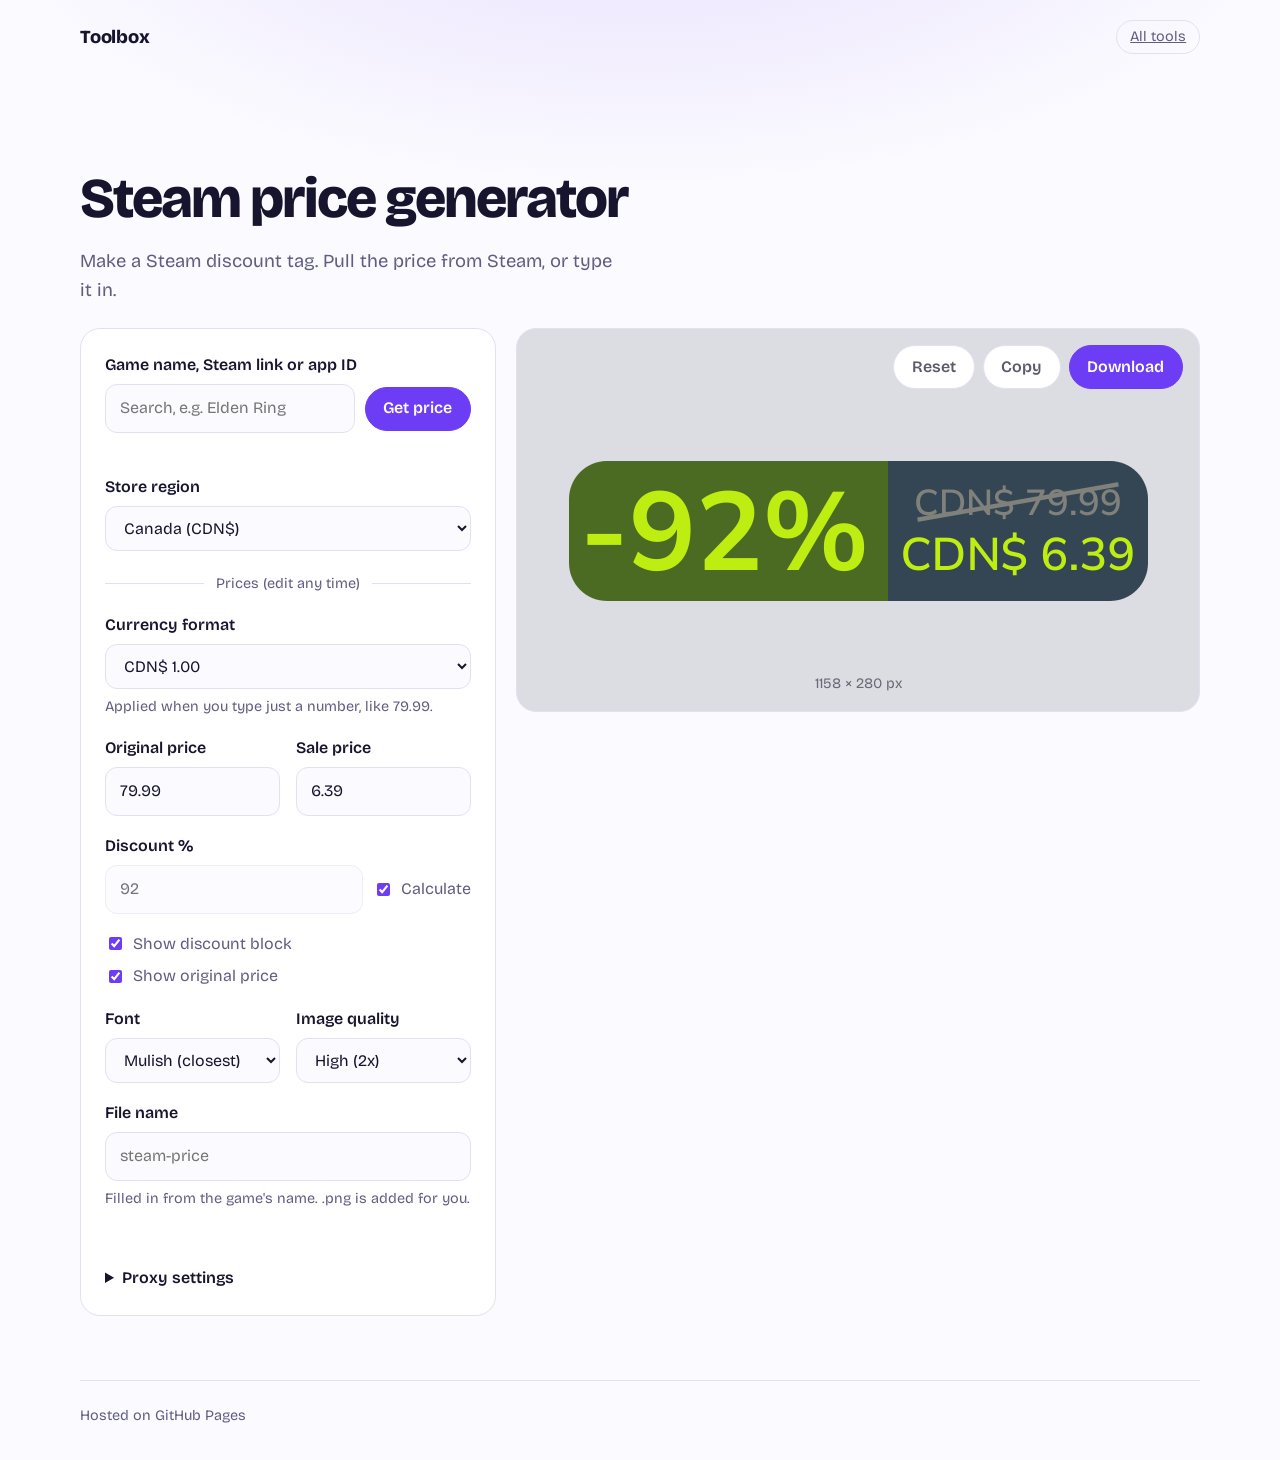
==== tools/steam-price/index.html @ e5e8fa5d "Added steam price tool" ====
<!doctype html>
<html lang="en">
<head>
  <meta charset="utf-8">
  <meta name="viewport" content="width=device-width, initial-scale=1">
  <title>Steam Price Generator · Toolbox</title>
  <link rel="preconnect" href="https://fonts.googleapis.com">
  <link rel="preconnect" href="https://fonts.gstatic.com" crossorigin>
  <link href="https://fonts.googleapis.com/css2?family=Bricolage+Grotesque:opsz,wght@12..96,400;12..96,600;12..96,800&family=Mulish:wght@400;600;700;800&family=Nunito+Sans:wght@400;600;700;800&family=Figtree:wght@400;600;700;800&display=swap" rel="stylesheet">
  <link rel="stylesheet" href="../../assets/style.css">
  <link rel="stylesheet" href="style.css">
  <script>try { var t = localStorage.getItem('theme'); if (t) document.documentElement.dataset.theme = t; } catch (e) {}</script>
</head>
<body>
  <header class="top">
    <a class="brand" href="../../">Toolbox</a>
    <a href="../../" class="tag">All tools</a>
  </header>

  <main>
    <section class="hero" style="padding-bottom:1.5rem">
      <h1 style="font-size:clamp(2rem,6vw,3.5rem)">Steam price generator</h1>
      <p class="lede" style="margin-bottom:0">Make a Steam discount tag. Pull the price from Steam, or type it in.</p>
    </section>

    <section class="tool">
      <form class="panel form" onsubmit="return false">
        <div class="field">
          <label class="label" for="steam">Game name, Steam link or app ID</label>
          <div class="row">
            <input id="steam" type="text" autocomplete="off" spellcheck="false" placeholder="Search, e.g. Elden Ring">
            <button type="button" class="btn primary" id="go">Get price</button>
          </div>
          <ul id="results" class="results" hidden></ul>
          <p class="hint" id="find-hint"></p>
        </div>

        <div class="field">
          <label class="label" for="cc">Store region</label>
          <select id="cc">
            <option value="ca" selected>Canada (CDN$)</option>
            <option value="us">United States ($)</option>
            <option value="gb">United Kingdom (£)</option>
            <option value="de">Eurozone (€)</option>
            <option value="au">Australia (A$)</option>
            <option value="nz">New Zealand (NZ$)</option>
            <option value="jp">Japan (¥)</option>
            <option value="br">Brazil (R$)</option>
            <option value="mx">Mexico (Mex$)</option>
            <option value="pl">Poland (zł)</option>
          </select>
        </div>

        <p class="divider"><span>Prices (edit any time)</span></p>

        <div class="field">
          <label class="label" for="fmt">Currency format</label>
          <select id="fmt">
            <option value="CDN$ {p}" selected>CDN$ 1.00</option>
            <option value="${p}">$1.00</option>
            <option value="£{p}">£1.00</option>
            <option value="{p}€">1,00€</option>
            <option value="A$ {p}">A$ 1.00</option>
            <option value="NZ$ {p}">NZ$ 1.00</option>
            <option value="¥ {p}">¥ 100</option>
            <option value="R$ {p}">R$ 1,00</option>
            <option value="Mex$ {p}">Mex$ 1.00</option>
            <option value="{p}zł">1,00zł</option>
            <option value="{p}">Exactly as typed</option>
          </select>
          <p class="hint">Applied when you type just a number, like 79.99.</p>
        </div>

        <div class="two">
          <div class="field">
            <label class="label" for="orig">Original price</label>
            <input id="orig" type="text" maxlength="20" value="79.99" autocomplete="off">
          </div>
          <div class="field">
            <label class="label" for="final">Sale price</label>
            <input id="final" type="text" maxlength="20" value="6.39" autocomplete="off">
          </div>
        </div>

        <div class="field">
          <label class="label" for="pct">Discount %</label>
          <div class="row">
            <input id="pct" type="text" maxlength="3" inputmode="numeric" autocomplete="off">
            <label class="check"><input type="checkbox" id="auto" checked> Calculate</label>
          </div>
        </div>

        <div class="checks">
          <label class="check"><input type="checkbox" id="showpct" checked> Show discount block</label>
          <label class="check"><input type="checkbox" id="showorig" checked> Show original price</label>
        </div>

        <div class="two">
          <div class="field">
            <label class="label" for="font">Font</label>
            <select id="font">
              <option value="mulish">Mulish (closest)</option>
              <option value="nunito">Nunito Sans</option>
              <option value="figtree">Figtree</option>
              <option value="arial">Arial</option>
            </select>
          </div>
          <div class="field">
            <label class="label" for="scale">Image quality</label>
            <select id="scale">
              <option value="1">Normal (1x)</option>
              <option value="2" selected>High (2x)</option>
              <option value="3">Ultra (3x)</option>
            </select>
          </div>
        </div>

        <div class="field">
          <label class="label" for="fname">File name</label>
          <input id="fname" type="text" autocomplete="off" spellcheck="false" placeholder="steam-price">
          <p class="hint">Filled in from the game's name. .png is added for you.</p>
        </div>

        <p id="status" class="status" role="status" aria-live="polite"></p>

        <details class="settings">
          <summary>Proxy settings</summary>
          <p class="hint">Steam blocks direct browser requests, so searches and prices go through free public proxies. If they fail, use your own Cloudflare Worker proxy. The setup steps are in the Steam Case tool's settings, and the address is shared between both tools.</p>
          <div class="field">
            <label class="label" for="proxy">Your proxy URL</label>
            <input id="proxy" type="text" autocomplete="off" spellcheck="false" placeholder="https://your-worker.workers.dev">
          </div>
          <button type="button" class="btn small" id="saveProxy">Save</button>
        </details>
      </form>

      <div class="panel preview">
        <div class="actions">
          <button type="button" class="btn" id="reset">Reset</button>
          <button type="button" class="btn" id="copy">Copy</button>
          <button type="button" class="btn primary" id="download">Download</button>
        </div>
        <div class="stage-wrap"><canvas id="canvas" aria-label="Steam price preview"></canvas></div>
        <p class="hint" id="size"></p>
      </div>
    </section>
  </main>

  <footer>Hosted on GitHub Pages</footer>
  <script src="app.js"></script>
</body>
</html>
---- assets/style.css ----
:root {
  --bg: #fbfaff;
  --surface: #ffffff;
  --ink: #17152e;
  --muted: #605d80;
  --line: #e3e0f2;
  --accent: #6d3df5;
  --accent-ink: #ffffff;
  --glow: rgba(109, 61, 245, .14);
  --radius: 14px;
  --font: "Bricolage Grotesque", system-ui, -apple-system, "Segoe UI", sans-serif;
}
@media (prefers-color-scheme: dark) {
  :root:not([data-theme="light"]) {
    --bg: #0f0d22; --surface: #181536; --ink: #f0eeff; --muted: #9d99c4;
    --line: #2b2754; --accent: #a58bff; --accent-ink: #0f0d22; --glow: rgba(165, 139, 255, .16);
  }
}
:root[data-theme="dark"] {
  --bg: #0f0d22; --surface: #181536; --ink: #f0eeff; --muted: #9d99c4;
  --line: #2b2754; --accent: #a58bff; --accent-ink: #0f0d22; --glow: rgba(165, 139, 255, .16);
}

* { box-sizing: border-box; }
html { color-scheme: light dark; }
body {
  margin: 0; min-height: 100vh; display: flex; flex-direction: column;
  background: var(--bg); color: var(--ink); font-family: var(--font); line-height: 1.55;
  background-image: radial-gradient(60rem 28rem at 50% -8rem, var(--glow), transparent 70%);
}
:focus-visible { outline: 2px solid var(--accent); outline-offset: 3px; border-radius: 6px; }

.top, main, footer { width: min(70rem, 100% - 2.5rem); margin-inline: auto; }
.top { display: flex; align-items: center; justify-content: space-between; padding: 1.25rem 0; }
.brand { font-weight: 800; font-size: 1.15rem; color: var(--ink); text-decoration: none; letter-spacing: -.01em; }
.icon-btn {
  width: 2.5rem; height: 2.5rem; border-radius: 50%; cursor: pointer;
  border: 1px solid var(--line); background: var(--surface); color: var(--ink); font-size: 1.1rem;
}
.icon-btn:hover { border-color: var(--accent); }

main { flex: 1; }
.hero { padding: clamp(2.5rem, 9vw, 6rem) 0 2.5rem; }
h1 {
  margin: 0; font-weight: 800; letter-spacing: -.035em; line-height: 1.02;
  font-size: clamp(2.6rem, 8vw, 5.5rem);
}
.lede { max-width: 34rem; margin: 1.25rem 0 2rem; color: var(--muted); font-size: 1.15rem; }

.cmd {
  display: flex; align-items: center; gap: .75rem; max-width: 36rem;
  padding: .85rem 1rem; background: var(--surface);
  border: 1px solid var(--line); border-radius: var(--radius);
  box-shadow: 0 0 0 0 var(--glow); transition: border-color .15s, box-shadow .15s;
}
.cmd:focus-within { border-color: var(--accent); box-shadow: 0 0 0 5px var(--glow); }
.prompt { color: var(--accent); font-weight: 800; font-size: 1.25rem; }
.cmd input {
  flex: 1; min-width: 0; border: 0; background: none; color: var(--ink);
  font: inherit; font-size: 1.05rem; outline: none;
}
.cmd input::placeholder { color: var(--muted); }
kbd {
  font: inherit; font-size: .8rem; color: var(--muted);
  border: 1px solid var(--line); border-radius: 6px; padding: .05rem .45rem;
}

.tags { display: flex; flex-wrap: wrap; gap: .5rem; margin-top: 1rem; }
.tag {
  font: inherit; font-size: .9rem; cursor: pointer; padding: .3rem .8rem; border-radius: 999px;
  border: 1px solid var(--line); background: transparent; color: var(--muted);
}
.tag:hover { color: var(--ink); border-color: var(--muted); }
.tag[aria-pressed="true"] { background: var(--accent); border-color: var(--accent); color: var(--accent-ink); }

.grid { display: grid; gap: 1rem; grid-template-columns: repeat(auto-fill, minmax(17rem, 1fr)); padding-bottom: 4rem; }
.card {
  display: flex; flex-direction: column; gap: .5rem; padding: 1.25rem; text-decoration: none; color: inherit;
  background: var(--surface); border: 1px solid var(--line); border-radius: var(--radius);
  transition: border-color .15s, transform .15s;
}
.card:hover { border-color: var(--accent); transform: translateY(-2px); }
.card .icon { font-size: 1.8rem; line-height: 1; }
.card h2 { margin: .25rem 0 0; font-size: 1.2rem; letter-spacing: -.01em; }
.card p { margin: 0; color: var(--muted); font-size: .95rem; }
.card .meta { margin-top: auto; padding-top: .5rem; color: var(--muted); font-size: .85rem; }

.empty {
  max-width: 34rem; padding: 2rem; border: 1px dashed var(--line); border-radius: var(--radius);
  color: var(--muted); margin: 0 0 4rem;
}
.empty code { color: var(--ink); background: var(--surface); border: 1px solid var(--line); border-radius: 6px; padding: .05rem .4rem; }

footer { padding: 1.5rem 0 2rem; color: var(--muted); font-size: .9rem; border-top: 1px solid var(--line); }

@media (prefers-reduced-motion: reduce) { * { transition: none !important; } }
---- tools/steam-price/style.css ----
.tool { display: grid; gap: 1.25rem; grid-template-columns: minmax(0, 26rem) minmax(0, 1fr); padding-bottom: 4rem; align-items: start; }
@media (max-width: 52rem) { .tool { grid-template-columns: 1fr; } }
[hidden] { display: none !important; }

.panel { background: var(--surface); border: 1px solid var(--line); border-radius: 20px; padding: 1.5rem; }
.form { display: flex; flex-direction: column; gap: 1.1rem; }
.field { display: flex; flex-direction: column; gap: .4rem; position: relative; }
.two { display: grid; grid-template-columns: 1fr 1fr; gap: 1rem; }
.label { font-weight: 600; }
.hint { margin: 0; color: var(--muted); font-size: .9rem; min-height: 1.2em; }
.row { display: flex; gap: .6rem; align-items: center; }
.row input[type="text"] { flex: 1; min-width: 0; }
.checks { display: flex; flex-direction: column; gap: .5rem; }
.check { display: flex; align-items: center; gap: .5rem; color: var(--muted); white-space: nowrap; }
.check input { accent-color: var(--accent); }

.form input[type="text"], .form select {
  width: 100%; font: inherit; color: var(--ink); background: var(--bg);
  border: 1px solid var(--line); border-radius: 12px; padding: .7rem .85rem;
}
.form input:focus, .form select:focus { outline: none; border-color: var(--accent); box-shadow: 0 0 0 4px var(--glow); }
.form input:disabled { opacity: .6; }

.divider { display: flex; align-items: center; gap: .75rem; margin: .25rem 0 0; color: var(--muted); font-size: .9rem; }
.divider::before, .divider::after { content: ""; flex: 1; border-top: 1px solid var(--line); }
.status { margin: 0; min-height: 1.4em; color: var(--muted); font-size: .95rem; }
.status.error { color: #d6455d; }

.results { list-style: none; margin: 0; padding: .25rem; background: var(--surface); border: 1px solid var(--line); border-radius: 12px; display: flex; flex-direction: column; max-height: 18rem; overflow-y: auto; }
.results li { display: flex; align-items: center; gap: .6rem; padding: .45rem .55rem; border-radius: 8px; cursor: pointer; }
.results li:hover, .results li:focus { background: var(--glow); outline: none; }
.results img { width: 4.6rem; height: auto; border-radius: 4px; flex: none; }
.results .nm { min-width: 0; overflow: hidden; text-overflow: ellipsis; white-space: nowrap; }

.btn { font: inherit; font-weight: 600; cursor: pointer; padding: .55rem 1.1rem; border-radius: 999px; white-space: nowrap; border: 1px solid var(--line); background: var(--surface); color: var(--muted); }
.btn:hover { border-color: var(--accent); color: var(--ink); }
.btn.small { padding: .35rem .8rem; font-size: .9rem; border-radius: 10px; align-self: flex-start; }
.btn.primary { background: var(--accent); border-color: var(--accent); color: var(--accent-ink); }
.btn.primary:hover { color: var(--accent-ink); filter: brightness(1.08); }
.btn:disabled { opacity: .5; cursor: not-allowed; }

.settings summary { cursor: pointer; font-weight: 600; }
.settings[open] { display: flex; flex-direction: column; gap: .75rem; }

.preview { min-height: 24rem; display: flex; flex-direction: column; padding: 1rem; background: #dcdde3; }
.actions { display: flex; justify-content: flex-end; gap: .5rem; }
.preview .btn:not(.primary) { background: #fff; color: #5d5a68; }
.stage-wrap { flex: 1; display: flex; align-items: center; justify-content: center; padding: 1.5rem 0; overflow-x: auto; }
.preview .hint { text-align: center; color: #6b6975; }
#canvas { display: block; max-width: 100%; height: auto; }
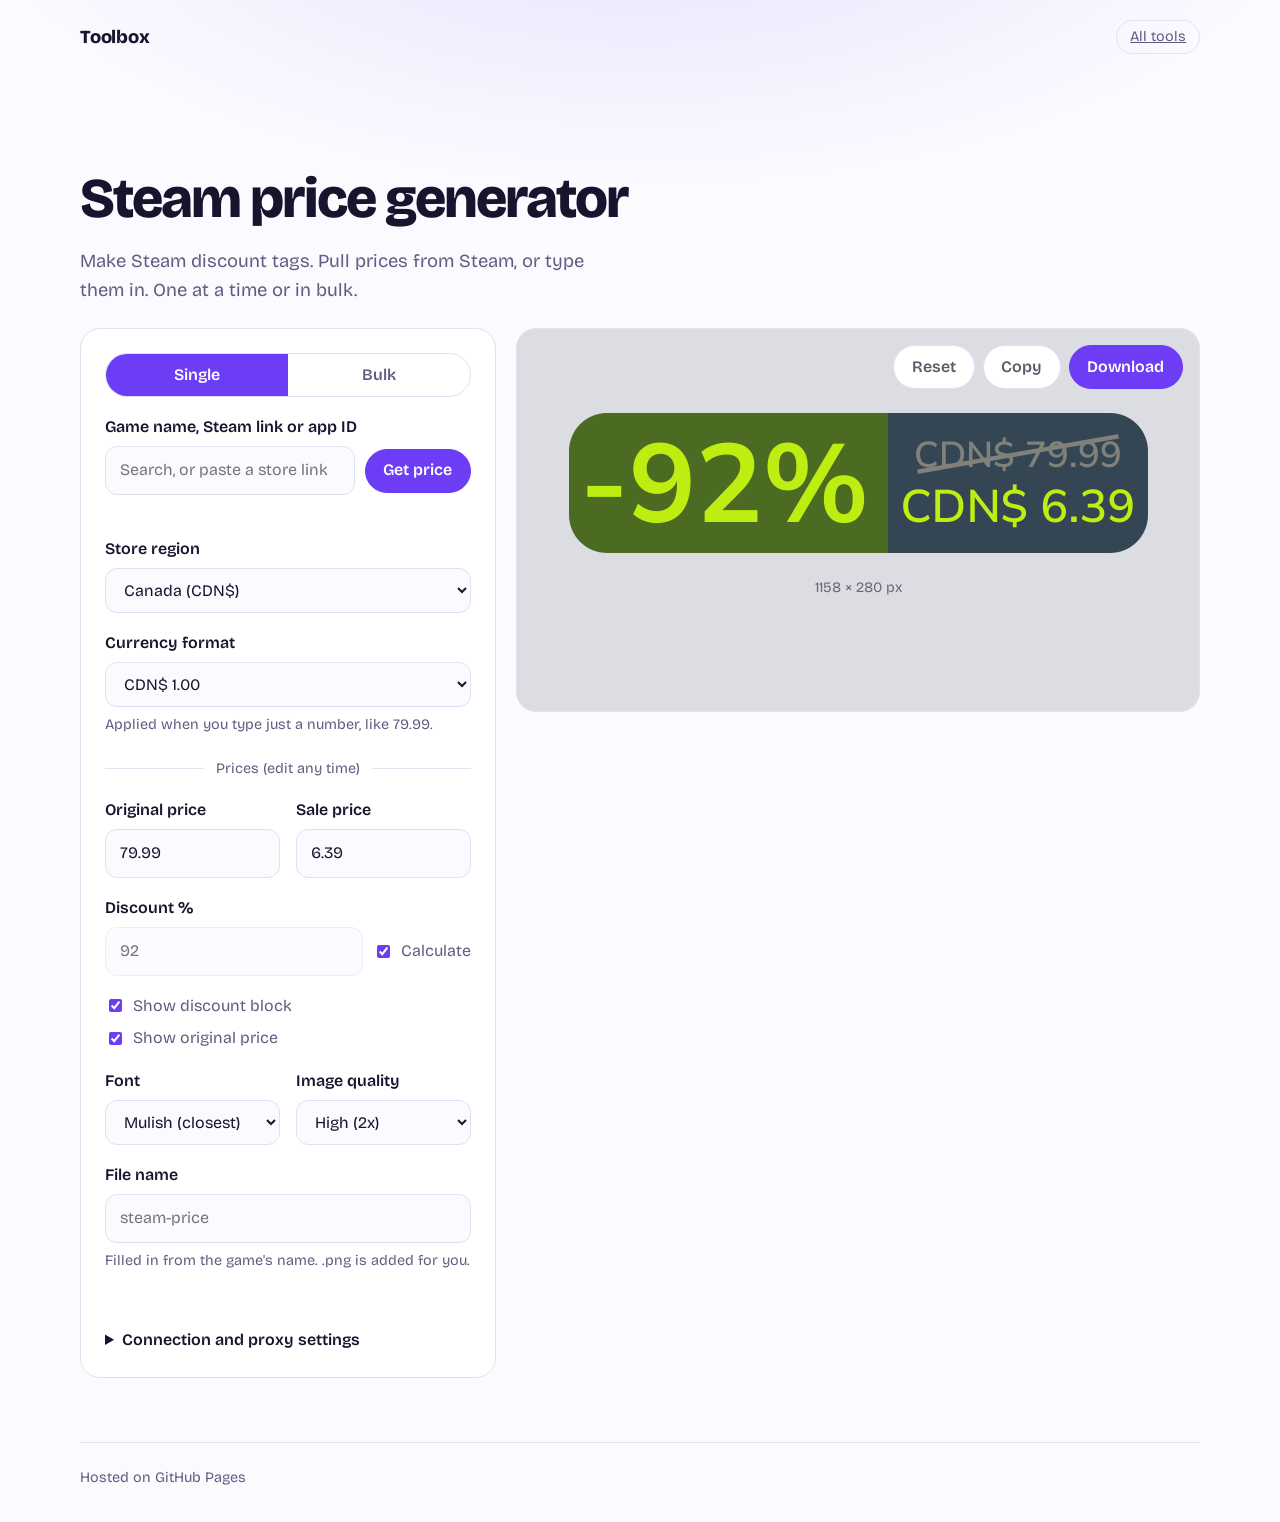
==== commit 970af290: "Hopefully made some fixes" ====
--- a/tools/steam-price/index.html
+++ b/tools/steam-price/index.html
@@ -20,19 +20,37 @@
   <main>
     <section class="hero" style="padding-bottom:1.5rem">
       <h1 style="font-size:clamp(2rem,6vw,3.5rem)">Steam price generator</h1>
-      <p class="lede" style="margin-bottom:0">Make a Steam discount tag. Pull the price from Steam, or type it in.</p>
+      <p class="lede" style="margin-bottom:0">Make Steam discount tags. Pull prices from Steam, or type them in. One at a time or in bulk.</p>
     </section>
 
     <section class="tool">
       <form class="panel form" onsubmit="return false">
-        <div class="field">
+        <div class="seg" id="mode" role="group" aria-label="Mode">
+          <button type="button" data-m="single" aria-pressed="true">Single</button>
+          <button type="button" data-m="bulk" aria-pressed="false">Bulk</button>
+        </div>
+
+        <div id="singleSearch" class="field">
           <label class="label" for="steam">Game name, Steam link or app ID</label>
           <div class="row">
-            <input id="steam" type="text" autocomplete="off" spellcheck="false" placeholder="Search, e.g. Elden Ring">
+            <input id="steam" type="text" autocomplete="off" spellcheck="false" placeholder="Search, or paste a store link">
             <button type="button" class="btn primary" id="go">Get price</button>
           </div>
           <ul id="results" class="results" hidden></ul>
           <p class="hint" id="find-hint"></p>
+        </div>
+
+        <div id="bulkInput" class="stack" hidden>
+          <div class="field">
+            <label class="label" for="bulkText">Games, one per line</label>
+            <textarea id="bulkText" rows="9" spellcheck="false" placeholder="Elden Ring&#10;https://store.steampowered.com/app/1091500/&#10;413150&#10;Some Other Game | 79.99 | 6.39"></textarea>
+            <p class="hint">Names, Steam links or app IDs. For a manual one, write <code>Name | original | sale</code>.</p>
+          </div>
+          <div class="row">
+            <button type="button" class="btn primary" id="bulkGo">Get all prices</button>
+            <button type="button" class="btn" id="bulkClear">Clear</button>
+          </div>
+          <div class="progress" id="progress" hidden><div id="bar"></div></div>
         </div>
 
         <div class="field">
@@ -50,8 +68,6 @@
             <option value="pl">Poland (zł)</option>
           </select>
         </div>
-
-        <p class="divider"><span>Prices (edit any time)</span></p>
 
         <div class="field">
           <label class="label" for="fmt">Currency format</label>
@@ -71,22 +87,24 @@
           <p class="hint">Applied when you type just a number, like 79.99.</p>
         </div>
 
-        <div class="two">
-          <div class="field">
-            <label class="label" for="orig">Original price</label>
-            <input id="orig" type="text" maxlength="20" value="79.99" autocomplete="off">
-          </div>
-          <div class="field">
-            <label class="label" for="final">Sale price</label>
-            <input id="final" type="text" maxlength="20" value="6.39" autocomplete="off">
-          </div>
-        </div>
-
-        <div class="field">
-          <label class="label" for="pct">Discount %</label>
-          <div class="row">
-            <input id="pct" type="text" maxlength="3" inputmode="numeric" autocomplete="off">
-            <label class="check"><input type="checkbox" id="auto" checked> Calculate</label>
+        <div id="singlePrices" class="stack">
+          <p class="divider"><span>Prices (edit any time)</span></p>
+          <div class="two">
+            <div class="field">
+              <label class="label" for="orig">Original price</label>
+              <input id="orig" type="text" maxlength="20" value="79.99" autocomplete="off">
+            </div>
+            <div class="field">
+              <label class="label" for="final">Sale price</label>
+              <input id="final" type="text" maxlength="20" value="6.39" autocomplete="off">
+            </div>
+          </div>
+          <div class="field">
+            <label class="label" for="pct">Discount %</label>
+            <div class="row">
+              <input id="pct" type="text" maxlength="3" inputmode="numeric" autocomplete="off">
+              <label class="check"><input type="checkbox" id="auto" checked> Calculate</label>
+            </div>
           </div>
         </div>
 
@@ -115,7 +133,7 @@
           </div>
         </div>
 
-        <div class="field">
+        <div id="singleName" class="field">
           <label class="label" for="fname">File name</label>
           <input id="fname" type="text" autocomplete="off" spellcheck="false" placeholder="steam-price">
           <p class="hint">Filled in from the game's name. .png is added for you.</p>
@@ -124,24 +142,74 @@
         <p id="status" class="status" role="status" aria-live="polite"></p>
 
         <details class="settings">
-          <summary>Proxy settings</summary>
-          <p class="hint">Steam blocks direct browser requests, so searches and prices go through free public proxies. If they fail, use your own Cloudflare Worker proxy. The setup steps are in the Steam Case tool's settings, and the address is shared between both tools.</p>
+          <summary>Connection and proxy settings</summary>
+          <p class="hint">Steam blocks direct requests from web pages, so lookups go through free public proxies, which are sometimes down. If Get price fails, press Test to see which ones work. For a fix that doesn't depend on them, set up your own free Cloudflare Worker below.</p>
+          <div class="row">
+            <button type="button" class="btn small" id="test">Test connection</button>
+          </div>
+          <pre id="testout" class="testout" hidden></pre>
           <div class="field">
             <label class="label" for="proxy">Your proxy URL</label>
             <input id="proxy" type="text" autocomplete="off" spellcheck="false" placeholder="https://your-worker.workers.dev">
           </div>
           <button type="button" class="btn small" id="saveProxy">Save</button>
+          <details class="worker">
+            <summary>How to set up your own proxy (2 minutes)</summary>
+            <ol>
+              <li>Sign in at <a href="https://dash.cloudflare.com/" target="_blank" rel="noopener">dash.cloudflare.com</a> and open <b>Workers &amp; Pages</b>.</li>
+              <li>Create a Worker (the Hello World template), click <b>Edit code</b>, and replace everything with the code below.</li>
+              <li>Deploy, then paste the <code>…workers.dev</code> address above and save. The Steam Case tool uses it too.</li>
+            </ol>
+<pre>const ALLOWED = [
+  'https://store.steampowered.com/', 'https://api.steampowered.com/',
+  'https://www.steamgriddb.com/', 'https://cdn2.steamgriddb.com/',
+  'https://shared.fastly.steamstatic.com/', 'https://shared.akamai.steamstatic.com/',
+  'https://cdn.cloudflare.steamstatic.com/', 'https://cdn.akamai.steamstatic.com/',
+];
+const CORS = {
+  'Access-Control-Allow-Origin': '*',
+  'Access-Control-Allow-Headers': 'Authorization, Content-Type',
+  'Access-Control-Allow-Methods': 'GET, OPTIONS',
+};
+export default {
+  async fetch(request) {
+    if (request.method === 'OPTIONS') return new Response(null, { headers: CORS });
+    const target = new URL(request.url).searchParams.get('url');
+    if (!target || !ALLOWED.some((p) => target.startsWith(p))) {
+      return new Response('Not allowed', { status: 400, headers: CORS });
+    }
+    const headers = {};
+    const auth = request.headers.get('Authorization');
+    if (auth) headers.Authorization = auth;
+    const res = await fetch(target, { headers });
+    return new Response(res.body, {
+      status: res.status,
+      headers: { ...CORS, 'Content-Type': res.headers.get('Content-Type') || 'application/json' },
+    });
+  },
+};</pre>
+          </details>
         </details>
       </form>
 
       <div class="panel preview">
-        <div class="actions">
-          <button type="button" class="btn" id="reset">Reset</button>
-          <button type="button" class="btn" id="copy">Copy</button>
-          <button type="button" class="btn primary" id="download">Download</button>
-        </div>
-        <div class="stage-wrap"><canvas id="canvas" aria-label="Steam price preview"></canvas></div>
-        <p class="hint" id="size"></p>
+        <div id="singlePrev">
+          <div class="actions">
+            <button type="button" class="btn" id="reset">Reset</button>
+            <button type="button" class="btn" id="copy">Copy</button>
+            <button type="button" class="btn primary" id="download">Download</button>
+          </div>
+          <div class="stage-wrap"><canvas id="canvas" aria-label="Steam price preview"></canvas></div>
+          <p class="hint" id="size"></p>
+        </div>
+        <div id="bulkPrev" hidden>
+          <div class="actions">
+            <button type="button" class="btn" id="folder" hidden>Save to folder…</button>
+            <button type="button" class="btn primary" id="zip" disabled>Download ZIP</button>
+          </div>
+          <p class="hint" id="bulkInfo">Add some games and press Get all prices.</p>
+          <div id="bgrid" class="bgrid"></div>
+        </div>
       </div>
     </section>
   </main>
--- a/tools/steam-price/style.css
+++ b/tools/steam-price/style.css
@@ -48,3 +48,30 @@
 .stage-wrap { flex: 1; display: flex; align-items: center; justify-content: center; padding: 1.5rem 0; overflow-x: auto; }
 .preview .hint { text-align: center; color: #6b6975; }
 #canvas { display: block; max-width: 100%; height: auto; }
+
+/* ---- bulk + mode ---- */
+.stack { display: flex; flex-direction: column; gap: 1.1rem; }
+.seg { display: flex; border: 1px solid var(--line); border-radius: 999px; overflow: hidden; }
+.seg button { flex: 1; font: inherit; font-weight: 600; padding: .55rem .5rem; border: 0; background: transparent; color: var(--muted); cursor: pointer; }
+.seg button[aria-pressed="true"] { background: var(--accent); color: var(--accent-ink); }
+.form textarea { width: 100%; font: inherit; color: var(--ink); background: var(--bg); border: 1px solid var(--line); border-radius: 12px; padding: .7rem .85rem; resize: vertical; }
+.form textarea:focus { outline: none; border-color: var(--accent); box-shadow: 0 0 0 4px var(--glow); }
+.hint code { color: var(--ink); }
+.progress { height: 6px; border-radius: 3px; background: var(--line); overflow: hidden; }
+.progress div { height: 100%; width: 0; background: var(--accent); transition: width .2s; }
+.testout { margin: 0; padding: .7rem; background: var(--bg); border: 1px solid var(--line); border-radius: 10px; font-size: .8rem; line-height: 1.5; white-space: pre-wrap; color: var(--ink); }
+.worker summary { cursor: pointer; font-weight: 600; }
+.worker ol { margin: .6rem 0; padding-left: 1.2rem; color: var(--muted); font-size: .9rem; display: grid; gap: .3rem; }
+.worker code { color: var(--ink); }
+.worker pre { margin: .5rem 0 0; padding: .8rem; background: var(--bg); border: 1px solid var(--line); border-radius: 10px; overflow-x: auto; font-size: .75rem; line-height: 1.45; color: var(--ink); }
+
+.bgrid { display: grid; grid-template-columns: repeat(auto-fill, minmax(15rem, 1fr)); gap: 1rem; margin-top: .75rem; }
+.bcard { display: flex; flex-direction: column; gap: .45rem; min-width: 0; background: #fff; border-radius: 12px; padding: .75rem; }
+.bthumb { display: flex; align-items: center; justify-content: center; min-height: 4.5rem; border-radius: 8px; background: #eceef2; color: #6b6975; font-size: .85rem; text-align: center; overflow: hidden; }
+.bthumb canvas { display: block; max-width: 100%; height: auto; }
+.bcard input { width: 100%; font: inherit; font-size: .85rem; color: #1c1b29; background: #f6f6f9; border: 1px solid #dcdde3; border-radius: 8px; padding: .3rem .5rem; }
+.bcard .prices { display: grid; grid-template-columns: 1fr 1fr; gap: .4rem; }
+.bmsg { font-size: .8rem; color: #6b6975; min-height: 1.1em; }
+.bmsg.fail { color: #d6455d; }
+.bmsg.ok { color: #2f8f58; }
+.bcard .btn.small { padding: .2rem .6rem; font-size: .8rem; align-self: flex-start; }
